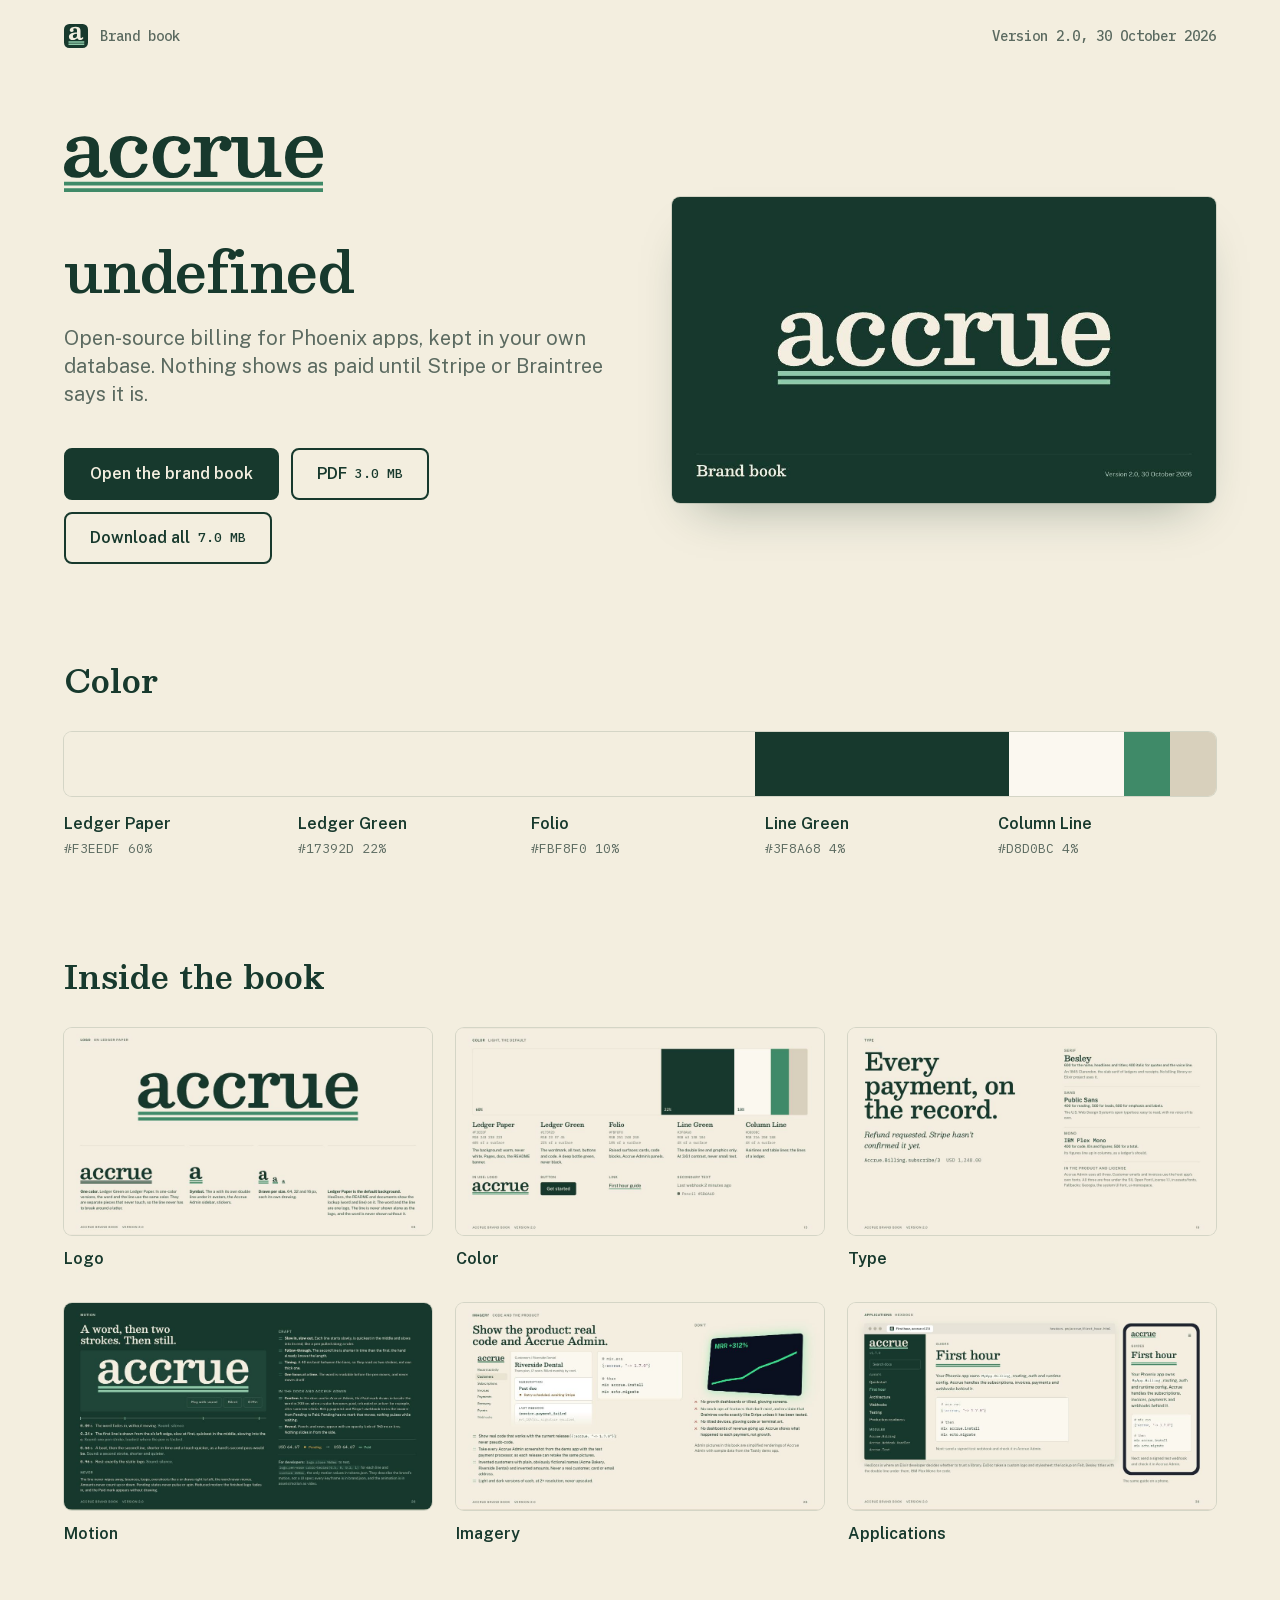
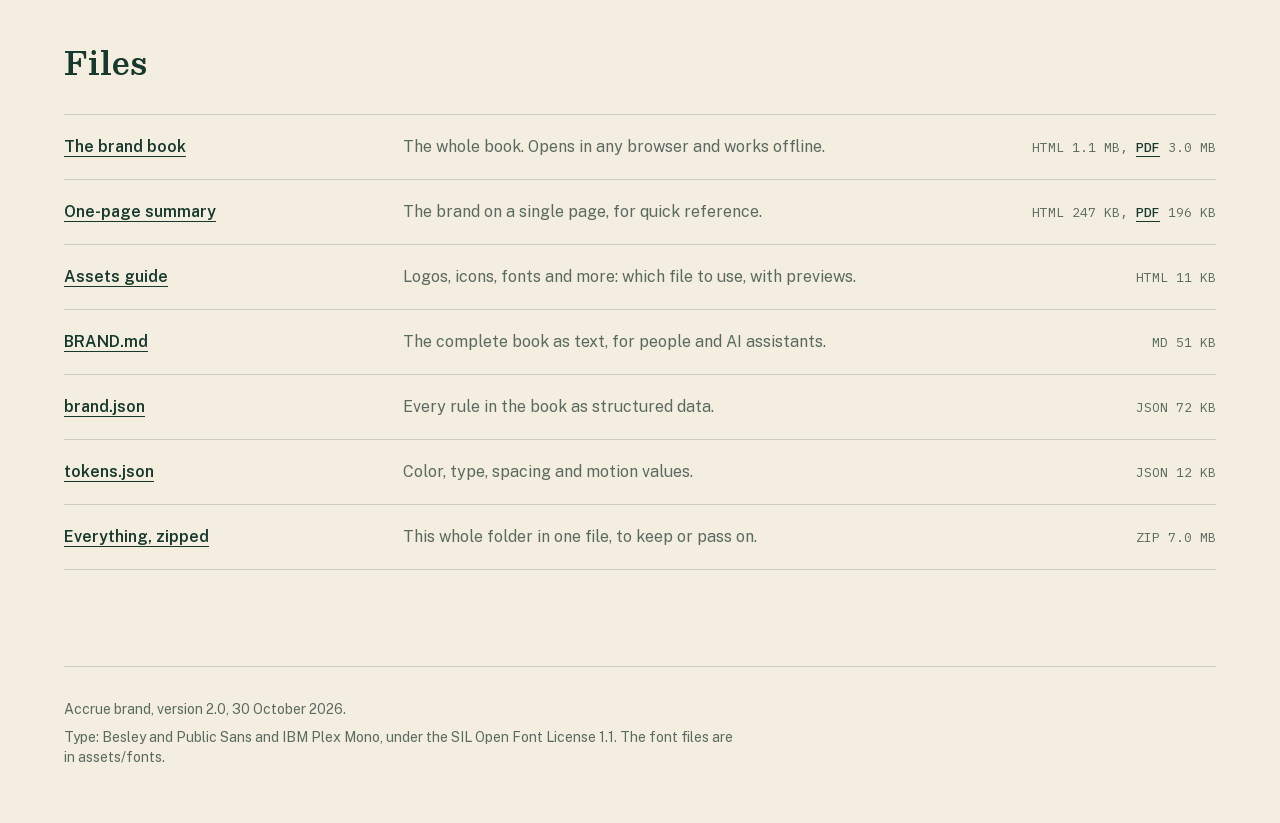
==== index.html @ c3a9a65f "Publish the Accrue brand book Logo, color, type, voice, motion, sound and every asset, as a static s" ====
<!doctype html>
<!-- Generated from brand.json. Deploy this folder as is (Netlify Drop, GitHub Pages, Vercel) or open it from disk. Nothing loads from the internet. -->
<html lang="en">
<head>
<meta charset="utf-8">
<meta name="viewport" content="width=device-width, initial-scale=1">
<title>Accrue brand</title>
<meta name="description" content="Accrue brand book, version 2.0. undefined">
<meta property="og:title" content="Accrue brand">
<meta property="og:description" content="Accrue brand book, version 2.0. undefined">
<meta property="og:image" content="https://sztheory.github.io/accrue-brand/preview/social.jpg">
<meta name="twitter:card" content="summary_large_image">
<meta name="theme-color" content="#F3EEDF">
<link rel="icon" href="assets/icon/favicon.svg" type="image/svg+xml">
<link rel="apple-touch-icon" href="assets/icon/apple-touch-icon-180.png">
<link rel="stylesheet" href="assets/fonts/web/fonts.css">
<style>
:root{--ground:#F3EEDF;--text:#17392D;--muted:#5B6A60;--surface:#FBF8F0;--link:#17392D;--btn:#17392D;--btn-text:#F3EEDF;--display:Besley, Georgia, 'Times New Roman', serif;--body:'Public Sans', -apple-system, 'Segoe UI', Roboto, sans-serif;--mono:'IBM Plex Mono', ui-monospace, 'SF Mono', Consolas, monospace;color-scheme:light}
*{box-sizing:border-box}
html{-webkit-text-size-adjust:100%}
body{margin:0;background:var(--ground);color:var(--text);font:400 16px/24px var(--body)}
a{color:inherit}
img{display:block;max-width:100%;height:auto}
.wrap{max-width:1248px;margin:0 auto;padding:0 48px}
.top{display:flex;justify-content:space-between;align-items:center;gap:16px;padding:24px 0;font:500 14px/20px var(--mono);color:var(--muted)}
.top span{display:flex;align-items:center;gap:12px}
.top img{width:24px;height:24px}
.hero{display:grid;grid-template-columns:1fr 1fr;gap:64px;align-items:center;padding:64px 0 96px}
.lockup{height:56px;width:auto;margin:0 0 48px}
h1{font:600 56px/60px var(--display);letter-spacing:-0.01em;margin:0 0 24px;text-wrap:balance}
.lead{font-size:20px;line-height:28px;color:var(--muted);margin:0 0 40px;max-width:32em}
.actions{display:flex;flex-wrap:wrap;gap:12px}
.btn{display:inline-flex;align-items:center;min-height:48px;padding:12px 24px;border-radius:8px;font:600 16px/24px var(--body);text-decoration:none;border:2px solid var(--btn);background:var(--btn);color:var(--btn-text)}
.btn.quiet{background:transparent;color:var(--text);border-color:var(--text)}
.btn small{font:500 13px/20px var(--mono);margin-left:8px;opacity:1}
.cover{display:block;border-radius:8px;overflow:hidden;box-shadow:0 0 0 1px color-mix(in srgb,var(--text) 14%,transparent),0 24px 48px -24px color-mix(in srgb,var(--text) 40%,transparent)}
h2{font:600 32px/40px var(--display);margin:0 0 32px}
section{padding:0 0 96px}
.palette{display:flex;height:64px;border-radius:8px;overflow:hidden;box-shadow:0 0 0 1px color-mix(in srgb,var(--text) 14%,transparent)}
.swatches{display:grid;grid-template-columns:repeat(5,1fr);gap:16px;margin:16px 0 0;padding:0;list-style:none}
.swatches b{display:block;font:600 16px/24px var(--body)}
.swatches span{font:400 13px/20px var(--mono);color:var(--muted)}
.pages{display:grid;grid-template-columns:repeat(3,1fr);gap:32px 24px;margin:0;padding:0;list-style:none}
.pages a{display:block;text-decoration:none}
.pages img{border-radius:8px;box-shadow:0 0 0 1px color-mix(in srgb,var(--text) 14%,transparent);aspect-ratio:16/9;width:100%;height:auto}
.pages span{display:block;margin:12px 0 0;font:600 16px/24px var(--body)}
.pages a:hover img{box-shadow:0 0 0 2px var(--link)}
.files{margin:0;padding:0;list-style:none;border-top:1px solid color-mix(in srgb,var(--text) 18%,transparent)}
.files li{display:grid;grid-template-columns:4fr 7fr 3fr;gap:24px;align-items:baseline;padding:20px 0;border-bottom:1px solid color-mix(in srgb,var(--text) 18%,transparent)}
.files a{font-weight:600;color:var(--link);text-underline-offset:4px}
.files p{margin:0;color:var(--muted)}
.files .meta{font:400 13px/20px var(--mono);color:var(--muted);text-align:right}
.files .meta a{font-weight:500;color:var(--link)}
footer{padding:32px 0 48px;border-top:1px solid color-mix(in srgb,var(--text) 18%,transparent);font-size:14px;line-height:20px;color:var(--muted)}
footer p{margin:0 0 8px;max-width:48em}
@media (max-width:860px){
.wrap{padding:0 20px}
.hero{grid-template-columns:1fr;gap:40px;padding:32px 0 64px}
.lockup{height:40px;margin:0 0 32px}
h1{font-size:40px;line-height:44px}
.lead{font-size:18px;line-height:28px;margin:0 0 32px}
.btn{width:100%;justify-content:center}
section{padding:0 0 64px}
h2{font-size:28px;line-height:36px;margin:0 0 24px}
.swatches{grid-template-columns:1fr 1fr}
.pages{grid-template-columns:1fr 1fr;gap:24px 16px}
.files li{grid-template-columns:1fr;gap:4px}
.files .meta{text-align:left}
.top .when{display:none}
}
</style>
</head>
<body>
<div class="wrap">
<header class="top"><span><img src="assets/icon/favicon.svg" alt="">Brand book</span><span class="when">Version 2.0, 30 October 2026</span></header>
<main>
<div class="hero">
<div>
<img class="lockup" src="assets/logo/accrue-lockup-light.svg" alt="Accrue">
<h1>undefined</h1>
<p class="lead">Open-source billing for Phoenix apps, kept in your own database. Nothing shows as paid until Stripe or Braintree says it is.</p>
<div class="actions">
<a class="btn" href="accrue-brand-book.html">Open the brand book</a>
<a class="btn quiet" href="accrue-brand-book.pdf">PDF<small>3.0 MB</small></a>
<a class="btn quiet" href="accrue-brand.zip">Download all<small>7.0 MB</small></a>
</div>
</div>
<a class="cover" href="accrue-brand-book.html" aria-label="Open the brand book"><img src="preview/cover.jpg" width="960" height="540" alt="The cover of the Accrue brand book"></a>
</div>
<section aria-labelledby="color">
<h2 id="color">Color</h2>
<div class="palette" role="img" aria-label="The light palette in its proportions"><i style="flex:60;background:#F3EEDF"></i><i style="flex:22;background:#17392D"></i><i style="flex:10;background:#FBF8F0"></i><i style="flex:4;background:#3F8A68"></i><i style="flex:4;background:#D8D0BC"></i></div>
<ul class="swatches"><li><b>Ledger Paper</b><span>#F3EEDF 60%</span></li><li><b>Ledger Green</b><span>#17392D 22%</span></li><li><b>Folio</b><span>#FBF8F0 10%</span></li><li><b>Line Green</b><span>#3F8A68 4%</span></li><li><b>Column Line</b><span>#D8D0BC 4%</span></li></ul>
</section>
<section aria-labelledby="inside">
<h2 id="inside">Inside the book</h2>
<ul class="pages"><li><a href="accrue-brand-book.html#logo-light"><img src="preview/logo-light.jpg" width="960" height="540" loading="lazy" alt=""><span>Logo</span></a></li><li><a href="accrue-brand-book.html#color-light"><img src="preview/color-light.jpg" width="960" height="540" loading="lazy" alt=""><span>Color</span></a></li><li><a href="accrue-brand-book.html#type"><img src="preview/type.jpg" width="960" height="540" loading="lazy" alt=""><span>Type</span></a></li><li><a href="accrue-brand-book.html#motion"><img src="preview/motion.jpg" width="960" height="540" loading="lazy" alt=""><span>Motion</span></a></li><li><a href="accrue-brand-book.html#imagery"><img src="preview/imagery.jpg" width="960" height="540" loading="lazy" alt=""><span>Imagery</span></a></li><li><a href="accrue-brand-book.html#apps-docs"><img src="preview/apps-docs.jpg" width="960" height="540" loading="lazy" alt=""><span>Applications</span></a></li></ul>
</section>
<section aria-labelledby="files">
<h2 id="files">Files</h2>
<ul class="files">
<li><a href="accrue-brand-book.html">The brand book</a><p>The whole book. Opens in any browser and works offline.</p><span class="meta">HTML 1.1 MB, <a href="accrue-brand-book.pdf">PDF</a> 3.0 MB</span></li>
<li><a href="accrue-one-page.html">One-page summary</a><p>The brand on a single page, for quick reference.</p><span class="meta">HTML 247 KB, <a href="accrue-one-page.pdf">PDF</a> 196 KB</span></li>
<li><a href="assets/index.html">Assets guide</a><p>Logos, icons, fonts and more: which file to use, with previews.</p><span class="meta">HTML 11 KB</span></li>
<li><a href="BRAND.md">BRAND.md</a><p>The complete book as text, for people and AI assistants.</p><span class="meta">MD 51 KB</span></li>
<li><a href="brand.json">brand.json</a><p>Every rule in the book as structured data.</p><span class="meta">JSON 72 KB</span></li>
<li><a href="tokens.json">tokens.json</a><p>Color, type, spacing and motion values.</p><span class="meta">JSON 12 KB</span></li>
<li><a href="accrue-brand.zip">Everything, zipped</a><p>This whole folder in one file, to keep or pass on.</p><span class="meta">ZIP 7.0 MB</span></li>
</ul>
</section>
</main>
<footer>
<p>Accrue brand, version 2.0, 30 October 2026.</p>
<p>Type: Besley and Public Sans and IBM Plex Mono, under the SIL Open Font License 1.1. The font files are in assets/fonts.</p>
</footer>
</div>
</body>
</html>
---- assets/fonts/web/fonts.css ----
@font-face{font-family:'Besley';font-style:italic;font-weight:400 900;font-display:swap;src:url('Besley-italic-400-900.woff2') format('woff2')}
@font-face{font-family:'Besley';font-style:normal;font-weight:400 900;font-display:swap;src:url('Besley-normal-400-900.woff2') format('woff2')}
@font-face{font-family:'Public Sans';font-style:normal;font-weight:400 700;font-display:swap;src:url('PublicSans-normal-400-700.woff2') format('woff2')}
@font-face{font-family:'IBM Plex Mono';font-style:normal;font-weight:400;font-display:swap;src:url('IBMPlexMono-normal-400.woff2') format('woff2')}
@font-face{font-family:'IBM Plex Mono';font-style:normal;font-weight:500;font-display:swap;src:url('IBMPlexMono-normal-500.woff2') format('woff2')}
/* Latin subsets; for other scripts use the files in ../variable. */
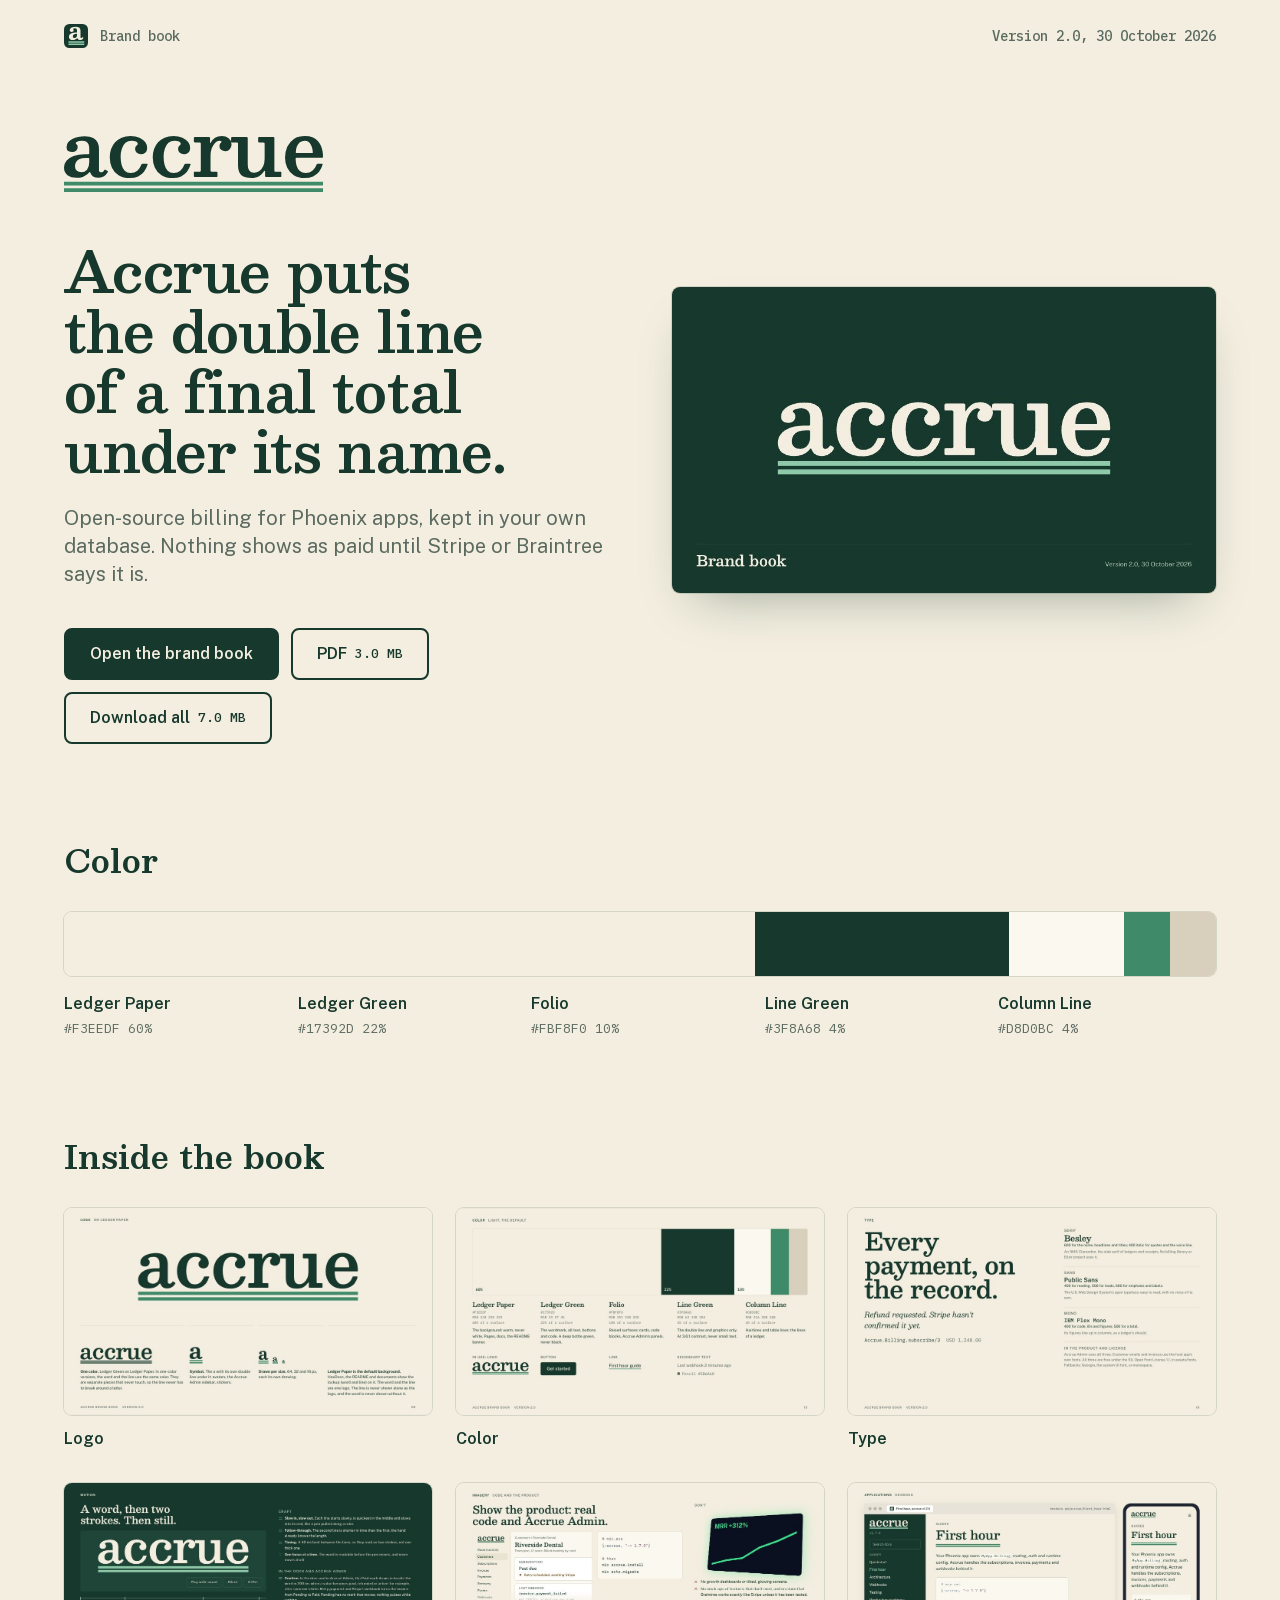
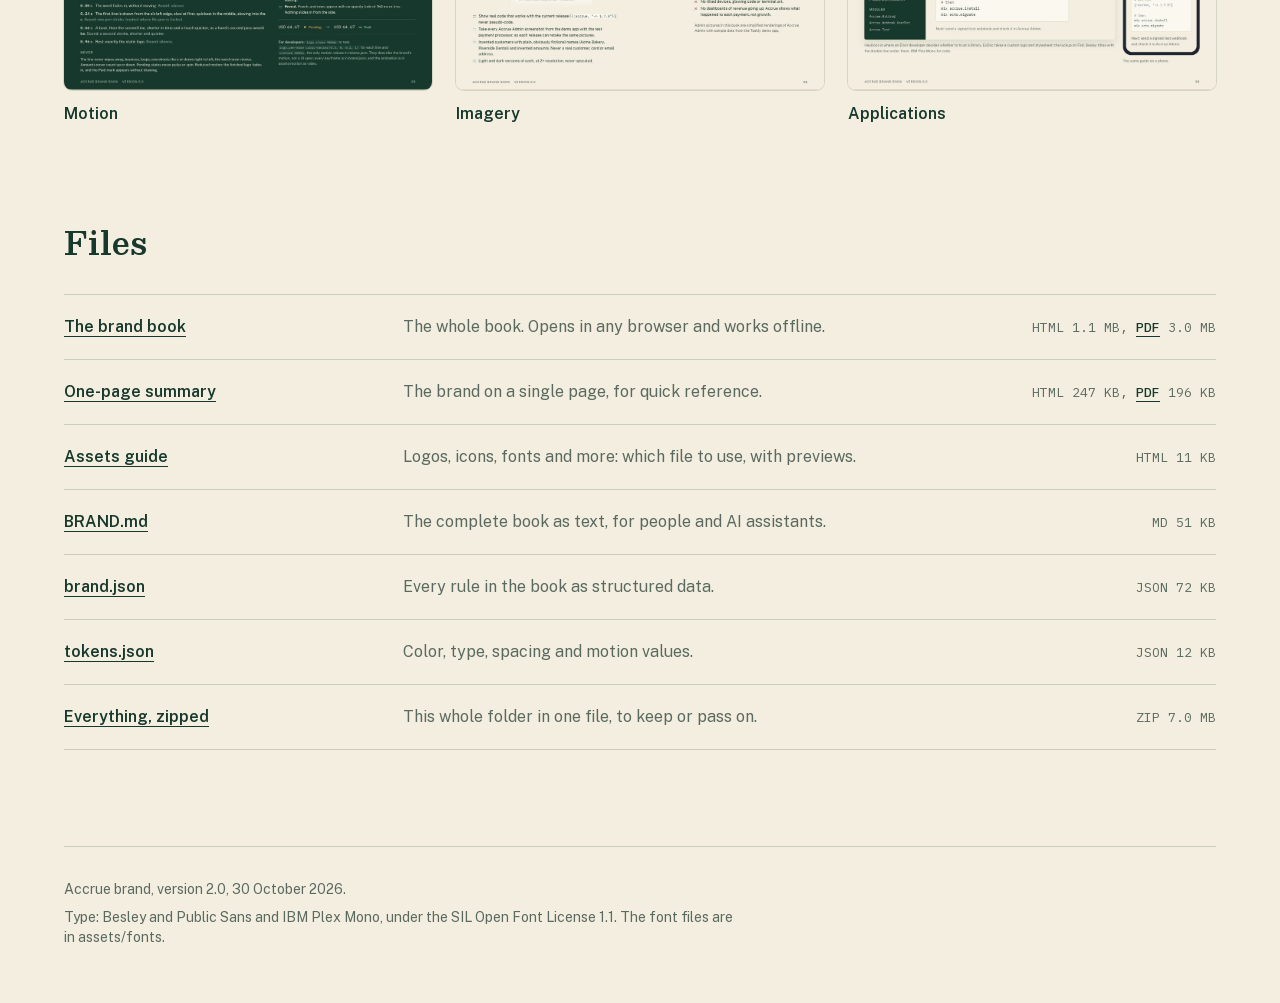
==== commit 26efc73f: "Fix the home page headline The headline printed a missing value. It now states the idea in one line." ====
--- a/index.html
+++ b/index.html
@@ -5,9 +5,9 @@
 <meta charset="utf-8">
 <meta name="viewport" content="width=device-width, initial-scale=1">
 <title>Accrue brand</title>
-<meta name="description" content="Accrue brand book, version 2.0. undefined">
+<meta name="description" content="Accrue brand book, version 2.0. Accrue puts the double line of a final total under its name.">
 <meta property="og:title" content="Accrue brand">
-<meta property="og:description" content="Accrue brand book, version 2.0. undefined">
+<meta property="og:description" content="Accrue brand book, version 2.0. Accrue puts the double line of a final total under its name.">
 <meta property="og:image" content="https://sztheory.github.io/accrue-brand/preview/social.jpg">
 <meta name="twitter:card" content="summary_large_image">
 <meta name="theme-color" content="#F3EEDF">
@@ -77,7 +77,7 @@
 <div class="hero">
 <div>
 <img class="lockup" src="assets/logo/accrue-lockup-light.svg" alt="Accrue">
-<h1>undefined</h1>
+<h1>Accrue puts the double line of a final total under its name.</h1>
 <p class="lead">Open-source billing for Phoenix apps, kept in your own database. Nothing shows as paid until Stripe or Braintree says it is.</p>
 <div class="actions">
 <a class="btn" href="accrue-brand-book.html">Open the brand book</a>
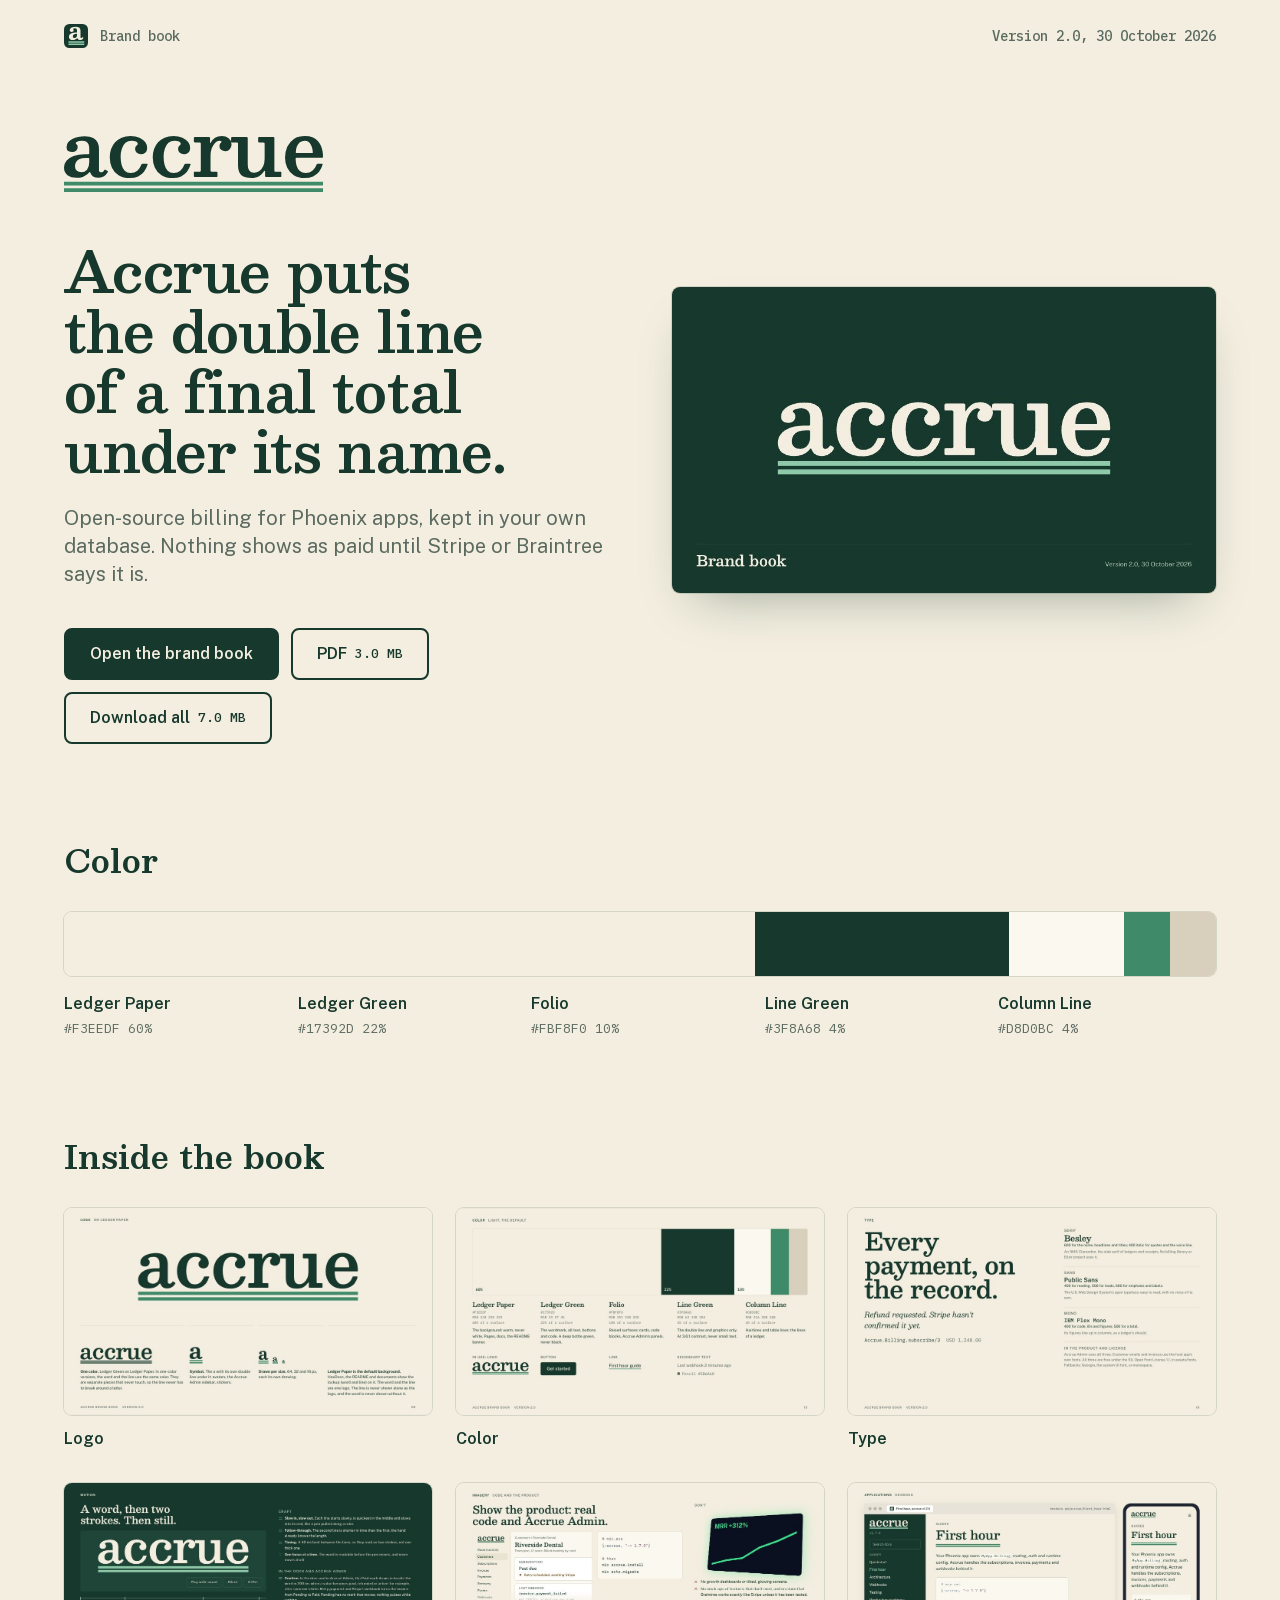
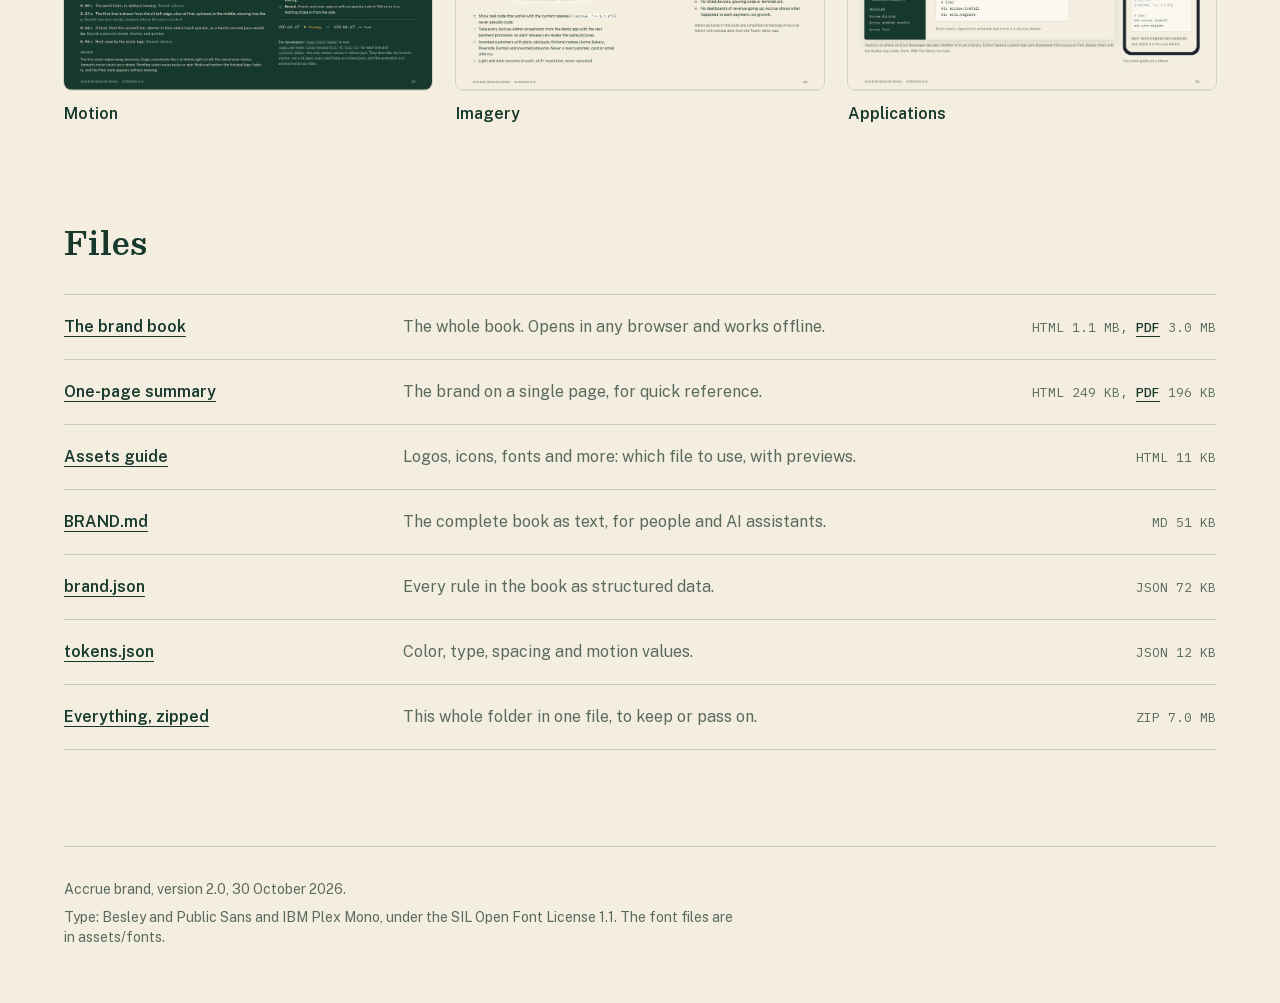
==== commit 527c0659: "Add the browser-tab icon to the book, summary and assets pages Co-Authored-By: Claude Sonnet 5.5 <no" ====
--- a/index.html
+++ b/index.html
@@ -100,7 +100,7 @@
 <h2 id="files">Files</h2>
 <ul class="files">
 <li><a href="accrue-brand-book.html">The brand book</a><p>The whole book. Opens in any browser and works offline.</p><span class="meta">HTML 1.1 MB, <a href="accrue-brand-book.pdf">PDF</a> 3.0 MB</span></li>
-<li><a href="accrue-one-page.html">One-page summary</a><p>The brand on a single page, for quick reference.</p><span class="meta">HTML 247 KB, <a href="accrue-one-page.pdf">PDF</a> 196 KB</span></li>
+<li><a href="accrue-one-page.html">One-page summary</a><p>The brand on a single page, for quick reference.</p><span class="meta">HTML 249 KB, <a href="accrue-one-page.pdf">PDF</a> 196 KB</span></li>
 <li><a href="assets/index.html">Assets guide</a><p>Logos, icons, fonts and more: which file to use, with previews.</p><span class="meta">HTML 11 KB</span></li>
 <li><a href="BRAND.md">BRAND.md</a><p>The complete book as text, for people and AI assistants.</p><span class="meta">MD 51 KB</span></li>
 <li><a href="brand.json">brand.json</a><p>Every rule in the book as structured data.</p><span class="meta">JSON 72 KB</span></li>
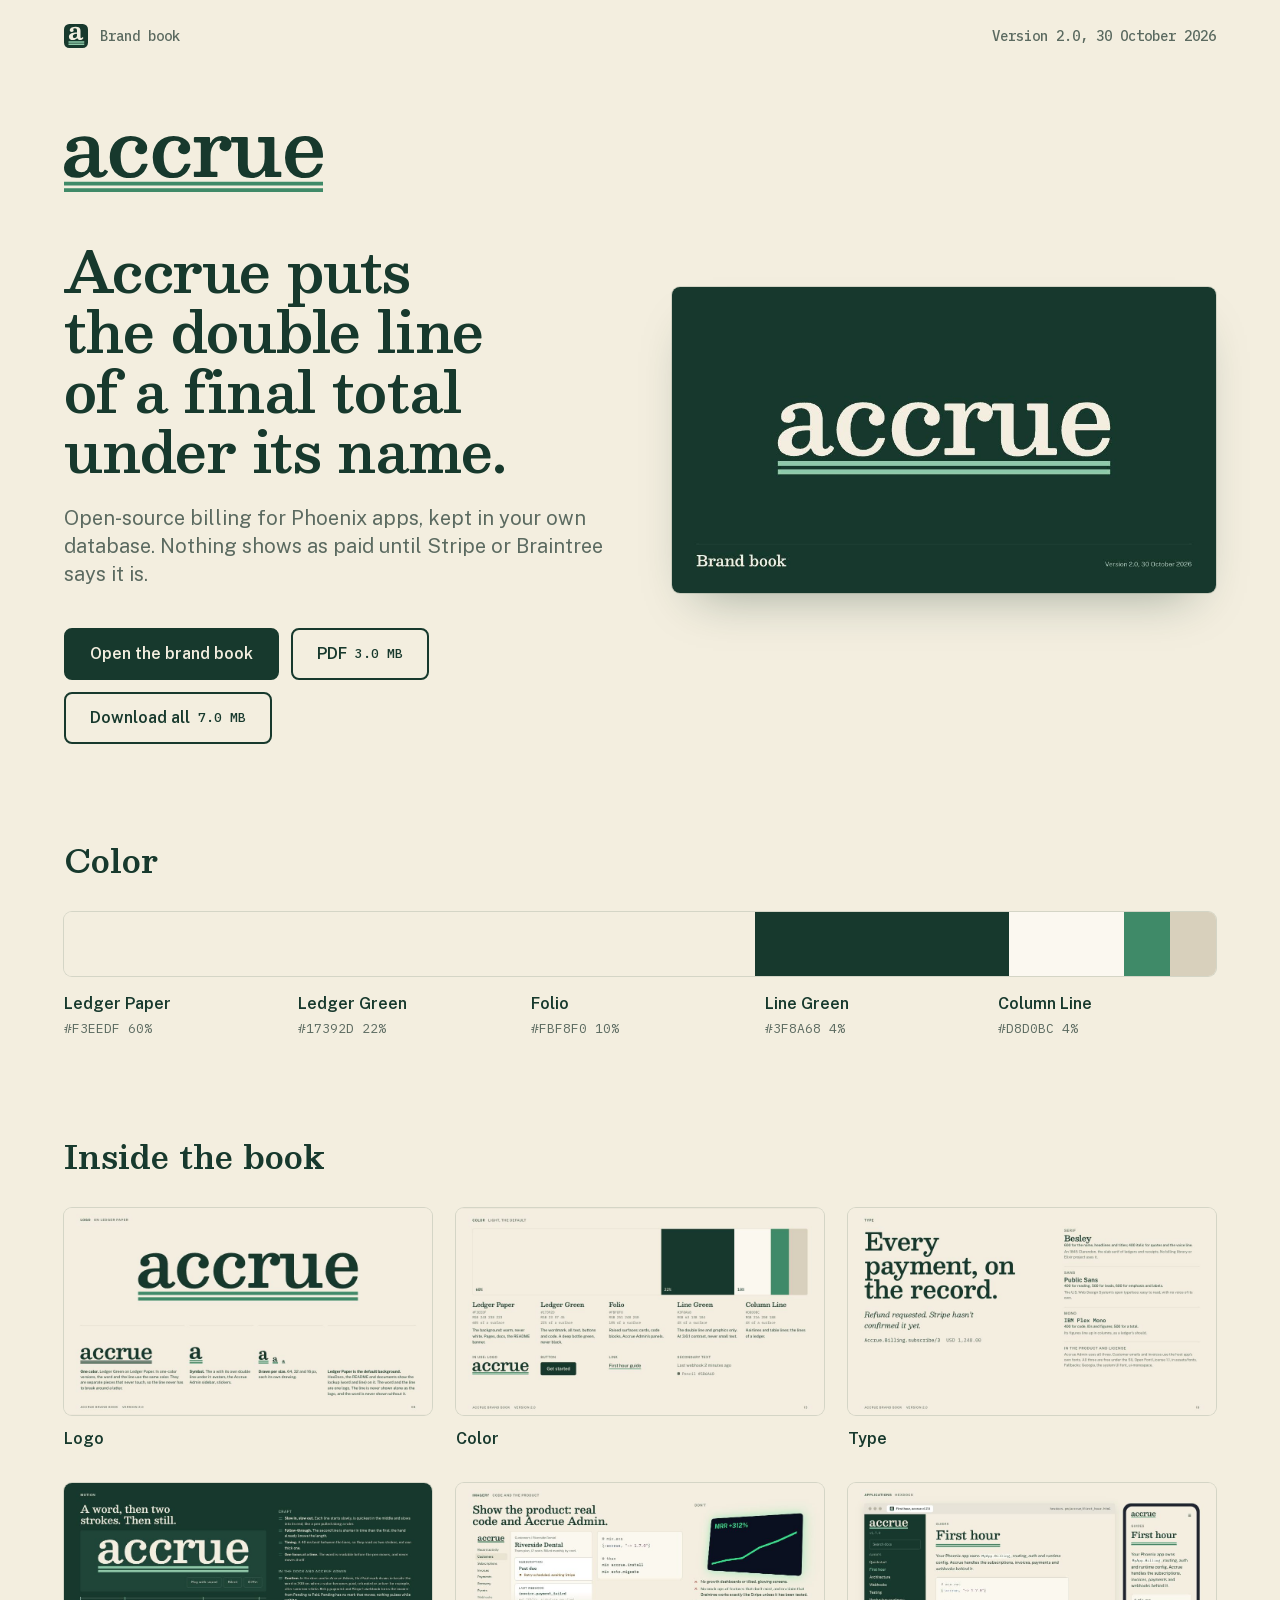
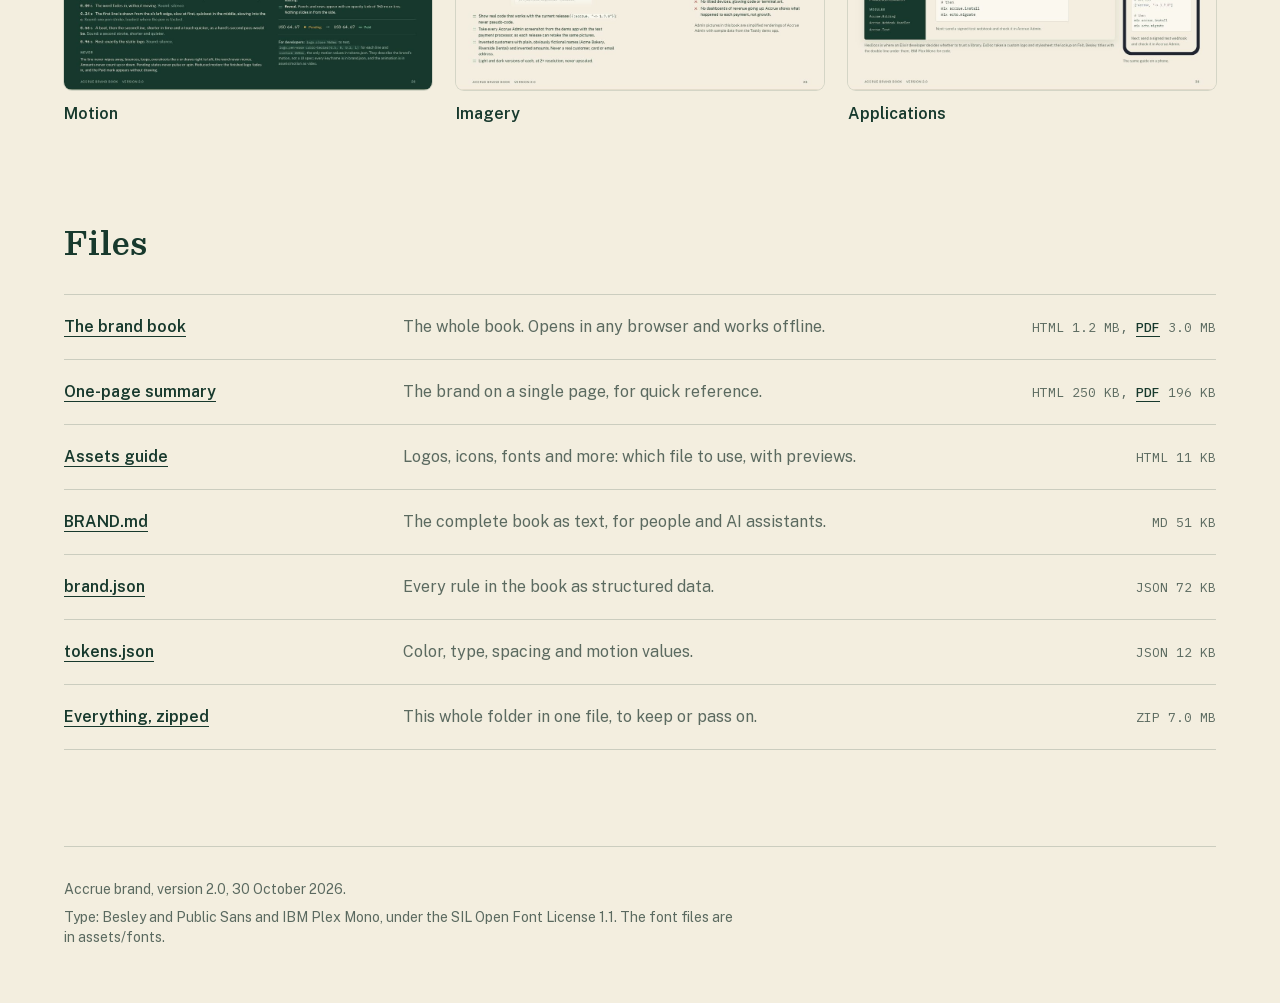
==== commit 84f94950: "Color names open a panel on touch screens; fix the invoice total on phones Co-Authored-By: Claude So" ====
--- a/index.html
+++ b/index.html
@@ -99,8 +99,8 @@
 <section aria-labelledby="files">
 <h2 id="files">Files</h2>
 <ul class="files">
-<li><a href="accrue-brand-book.html">The brand book</a><p>The whole book. Opens in any browser and works offline.</p><span class="meta">HTML 1.1 MB, <a href="accrue-brand-book.pdf">PDF</a> 3.0 MB</span></li>
-<li><a href="accrue-one-page.html">One-page summary</a><p>The brand on a single page, for quick reference.</p><span class="meta">HTML 249 KB, <a href="accrue-one-page.pdf">PDF</a> 196 KB</span></li>
+<li><a href="accrue-brand-book.html">The brand book</a><p>The whole book. Opens in any browser and works offline.</p><span class="meta">HTML 1.2 MB, <a href="accrue-brand-book.pdf">PDF</a> 3.0 MB</span></li>
+<li><a href="accrue-one-page.html">One-page summary</a><p>The brand on a single page, for quick reference.</p><span class="meta">HTML 250 KB, <a href="accrue-one-page.pdf">PDF</a> 196 KB</span></li>
 <li><a href="assets/index.html">Assets guide</a><p>Logos, icons, fonts and more: which file to use, with previews.</p><span class="meta">HTML 11 KB</span></li>
 <li><a href="BRAND.md">BRAND.md</a><p>The complete book as text, for people and AI assistants.</p><span class="meta">MD 51 KB</span></li>
 <li><a href="brand.json">brand.json</a><p>Every rule in the book as structured data.</p><span class="meta">JSON 72 KB</span></li>
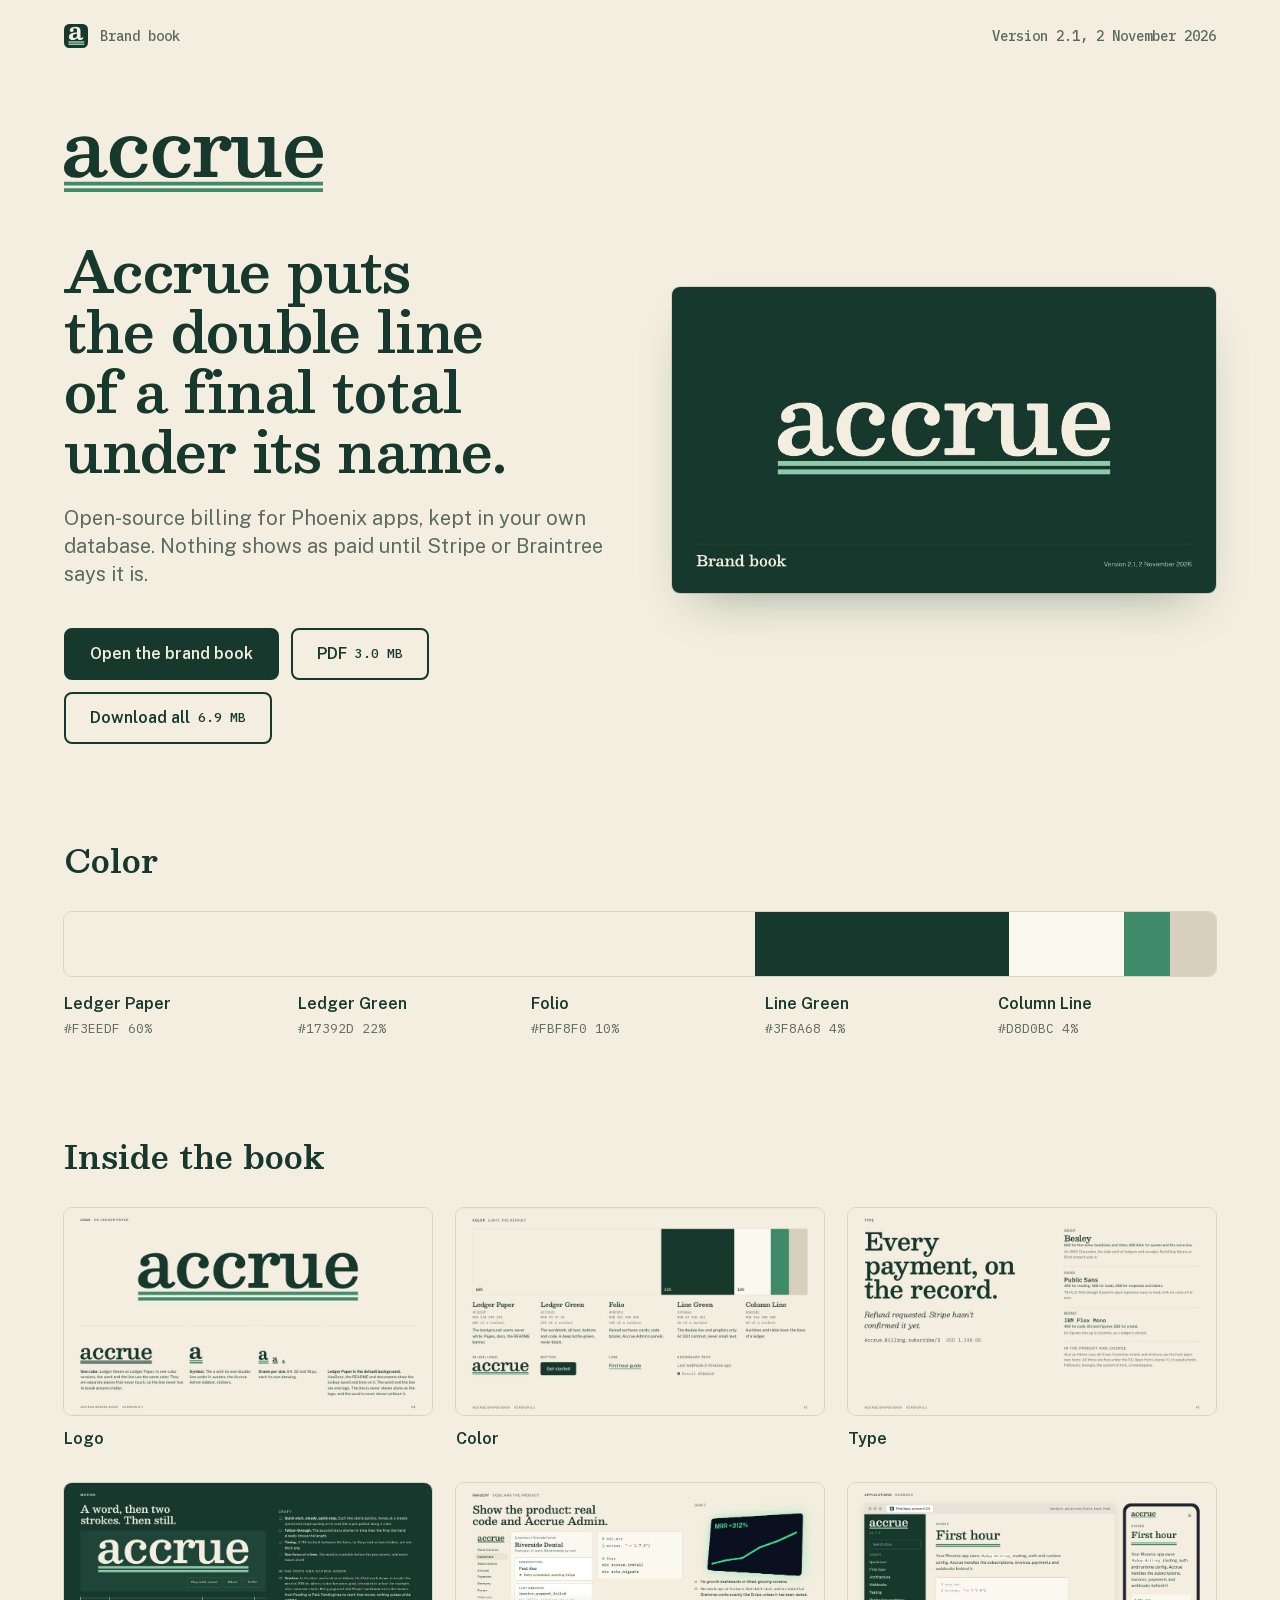
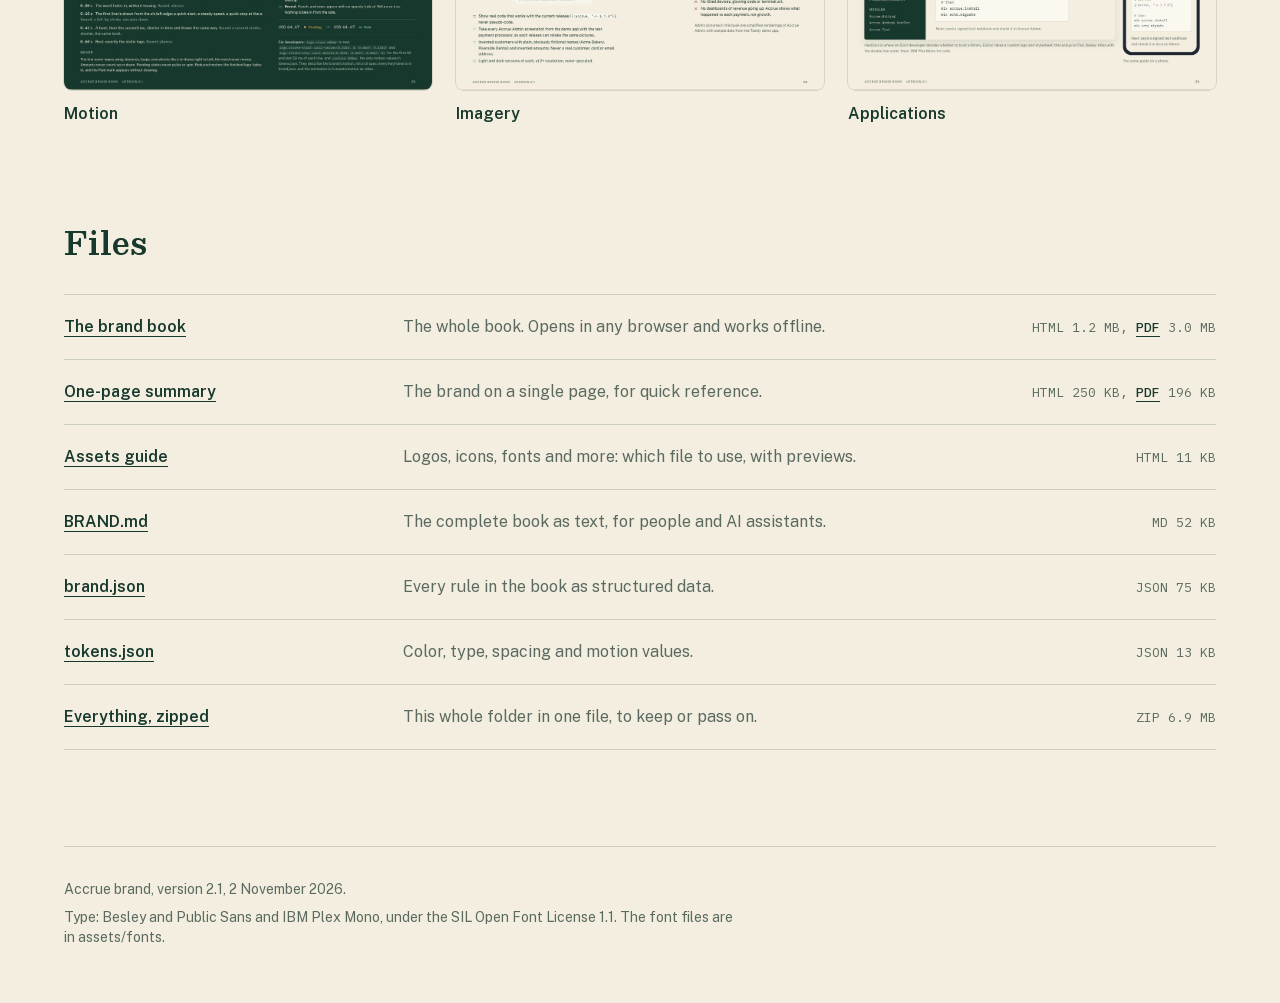
==== commit 5abf07e5: "Version 2.1: a quieter felt-tip logo sound with a steady drawn line The logo and confirm sounds are " ====
--- a/index.html
+++ b/index.html
@@ -5,9 +5,9 @@
 <meta charset="utf-8">
 <meta name="viewport" content="width=device-width, initial-scale=1">
 <title>Accrue brand</title>
-<meta name="description" content="Accrue brand book, version 2.0. Accrue puts the double line of a final total under its name.">
+<meta name="description" content="Accrue brand book, version 2.1. Accrue puts the double line of a final total under its name.">
 <meta property="og:title" content="Accrue brand">
-<meta property="og:description" content="Accrue brand book, version 2.0. Accrue puts the double line of a final total under its name.">
+<meta property="og:description" content="Accrue brand book, version 2.1. Accrue puts the double line of a final total under its name.">
 <meta property="og:image" content="https://sztheory.github.io/accrue-brand/preview/social.jpg">
 <meta name="twitter:card" content="summary_large_image">
 <meta name="theme-color" content="#F3EEDF">
@@ -72,7 +72,7 @@
 </head>
 <body>
 <div class="wrap">
-<header class="top"><span><img src="assets/icon/favicon.svg" alt="">Brand book</span><span class="when">Version 2.0, 30 October 2026</span></header>
+<header class="top"><span><img src="assets/icon/favicon.svg" alt="">Brand book</span><span class="when">Version 2.1, 2 November 2026</span></header>
 <main>
 <div class="hero">
 <div>
@@ -82,7 +82,7 @@
 <div class="actions">
 <a class="btn" href="accrue-brand-book.html">Open the brand book</a>
 <a class="btn quiet" href="accrue-brand-book.pdf">PDF<small>3.0 MB</small></a>
-<a class="btn quiet" href="accrue-brand.zip">Download all<small>7.0 MB</small></a>
+<a class="btn quiet" href="accrue-brand.zip">Download all<small>6.9 MB</small></a>
 </div>
 </div>
 <a class="cover" href="accrue-brand-book.html" aria-label="Open the brand book"><img src="preview/cover.jpg" width="960" height="540" alt="The cover of the Accrue brand book"></a>
@@ -102,15 +102,15 @@
 <li><a href="accrue-brand-book.html">The brand book</a><p>The whole book. Opens in any browser and works offline.</p><span class="meta">HTML 1.2 MB, <a href="accrue-brand-book.pdf">PDF</a> 3.0 MB</span></li>
 <li><a href="accrue-one-page.html">One-page summary</a><p>The brand on a single page, for quick reference.</p><span class="meta">HTML 250 KB, <a href="accrue-one-page.pdf">PDF</a> 196 KB</span></li>
 <li><a href="assets/index.html">Assets guide</a><p>Logos, icons, fonts and more: which file to use, with previews.</p><span class="meta">HTML 11 KB</span></li>
-<li><a href="BRAND.md">BRAND.md</a><p>The complete book as text, for people and AI assistants.</p><span class="meta">MD 51 KB</span></li>
-<li><a href="brand.json">brand.json</a><p>Every rule in the book as structured data.</p><span class="meta">JSON 72 KB</span></li>
-<li><a href="tokens.json">tokens.json</a><p>Color, type, spacing and motion values.</p><span class="meta">JSON 12 KB</span></li>
-<li><a href="accrue-brand.zip">Everything, zipped</a><p>This whole folder in one file, to keep or pass on.</p><span class="meta">ZIP 7.0 MB</span></li>
+<li><a href="BRAND.md">BRAND.md</a><p>The complete book as text, for people and AI assistants.</p><span class="meta">MD 52 KB</span></li>
+<li><a href="brand.json">brand.json</a><p>Every rule in the book as structured data.</p><span class="meta">JSON 75 KB</span></li>
+<li><a href="tokens.json">tokens.json</a><p>Color, type, spacing and motion values.</p><span class="meta">JSON 13 KB</span></li>
+<li><a href="accrue-brand.zip">Everything, zipped</a><p>This whole folder in one file, to keep or pass on.</p><span class="meta">ZIP 6.9 MB</span></li>
 </ul>
 </section>
 </main>
 <footer>
-<p>Accrue brand, version 2.0, 30 October 2026.</p>
+<p>Accrue brand, version 2.1, 2 November 2026.</p>
 <p>Type: Besley and Public Sans and IBM Plex Mono, under the SIL Open Font License 1.1. The font files are in assets/fonts.</p>
 </footer>
 </div>
